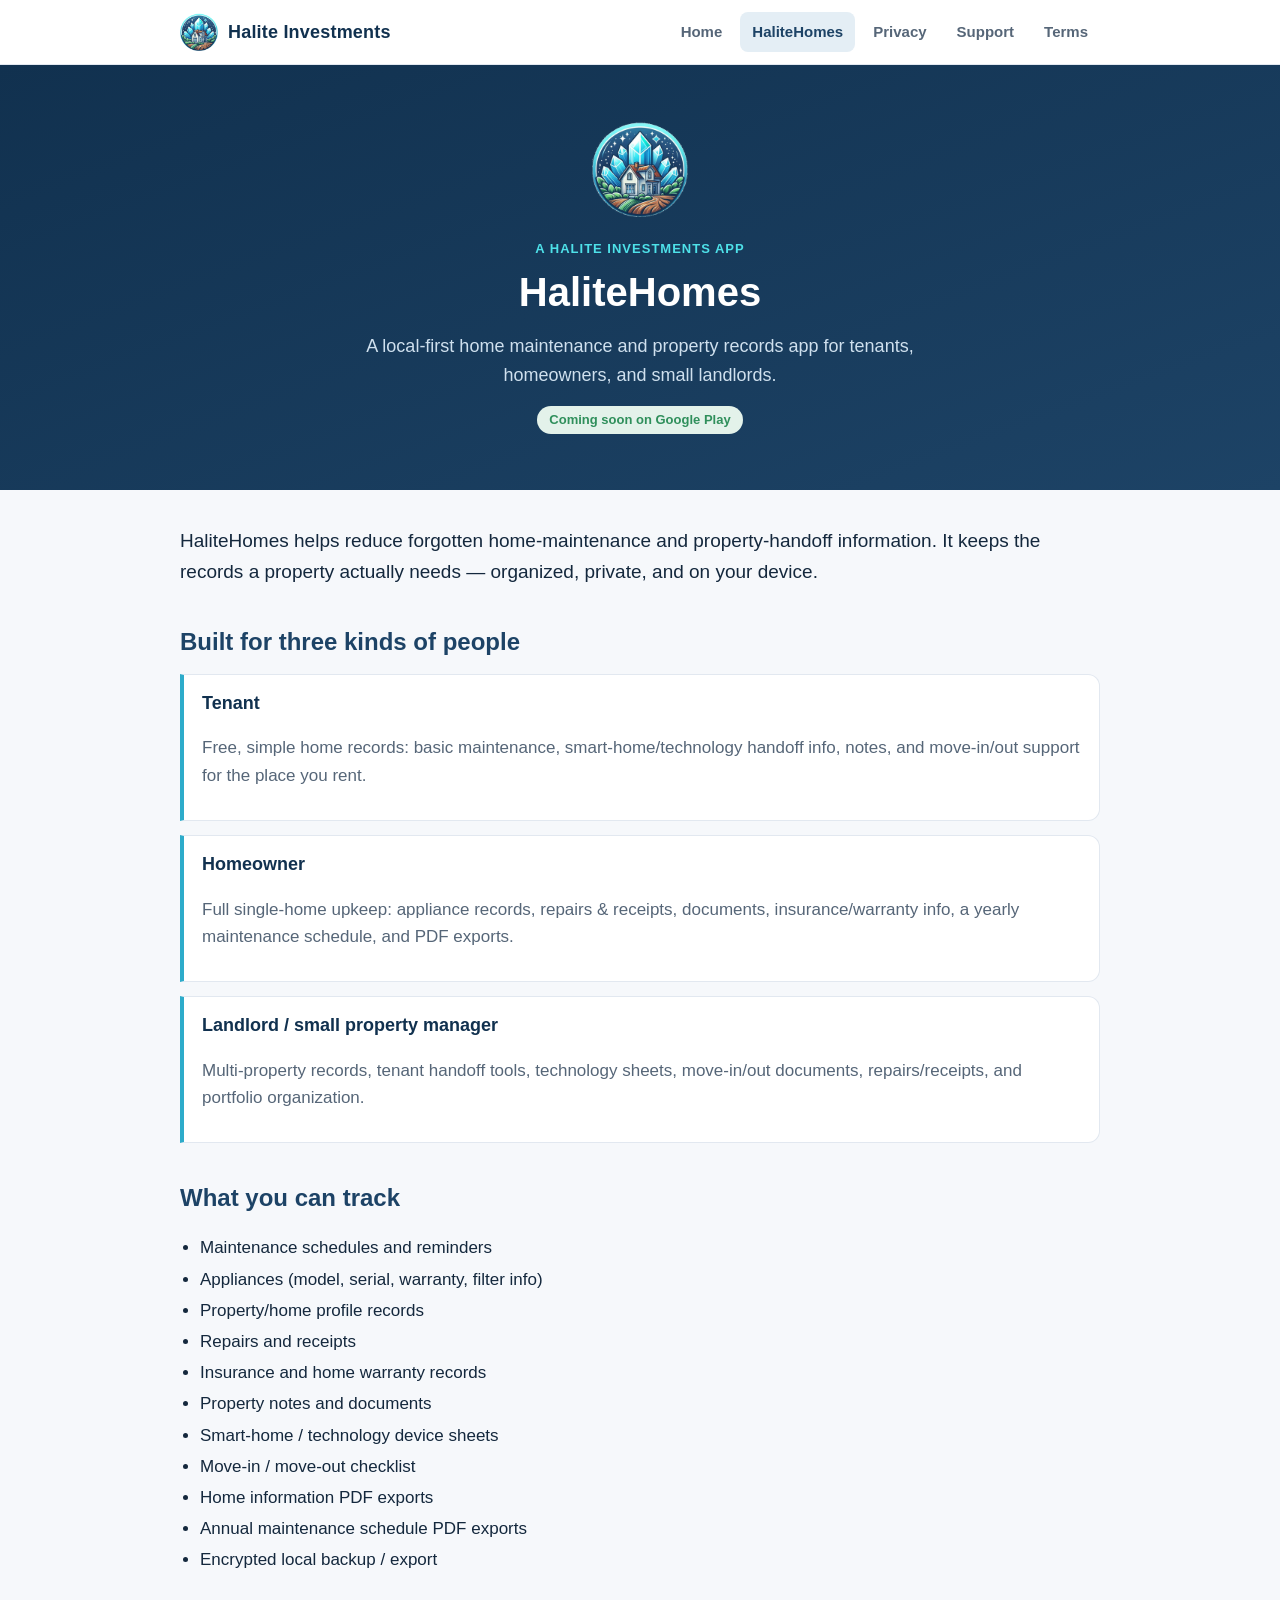
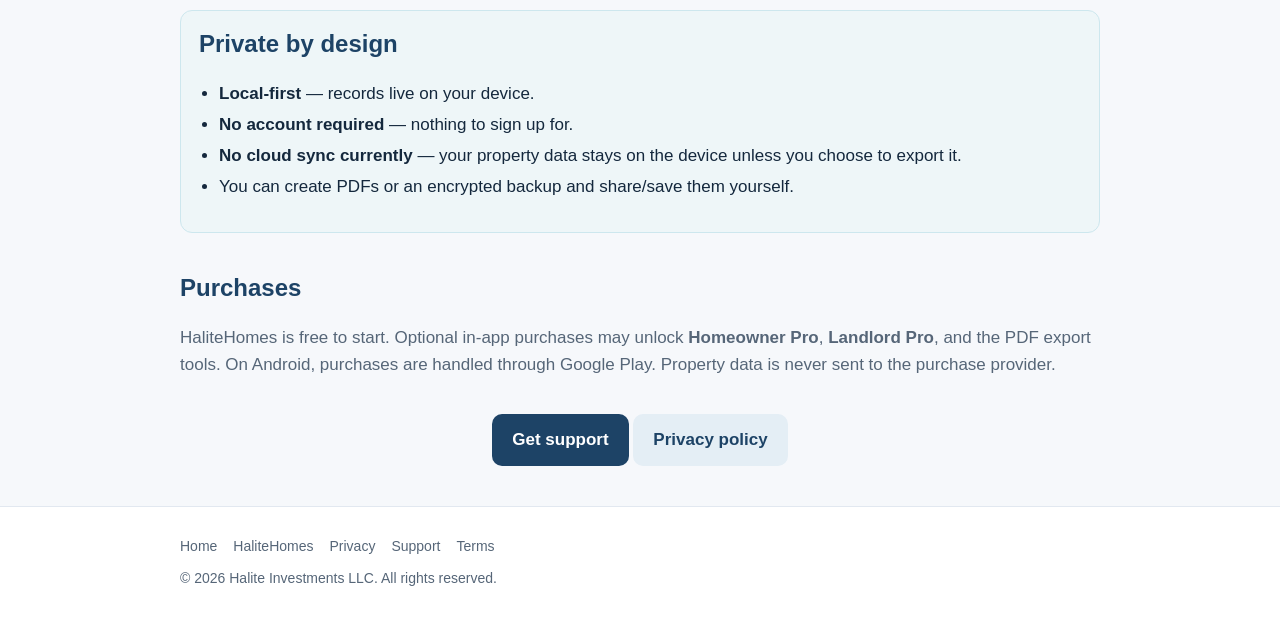
==== halitehomes/index.html @ 0be1e3b7 "Initial Halite Investments LLC static site (GitHub Pages) Static HTML/CSS site for haliteinvestments" ====
<!DOCTYPE html>
<html lang="en">
<head>
  <meta charset="utf-8" />
  <meta name="viewport" content="width=device-width, initial-scale=1" />
  <title>HaliteHomes — Local-first home maintenance &amp; property records</title>
  <meta name="description" content="HaliteHomes is a local-first home maintenance and property records app for tenants, homeowners, and small landlords. Your data stays on your device." />
  <link rel="canonical" href="https://haliteinvestments.com/halitehomes/" />
  <link rel="icon" href="/assets/favicon.png" type="image/png" />
  <link rel="apple-touch-icon" href="/assets/apple-touch-icon.png" />
  <link rel="stylesheet" href="/styles.css" />
  <meta property="og:type" content="website" />
  <meta property="og:site_name" content="Halite Investments LLC" />
  <meta property="og:title" content="HaliteHomes" />
  <meta property="og:description" content="A local-first home maintenance and property records app for tenants, homeowners, and small landlords." />
  <meta property="og:url" content="https://haliteinvestments.com/halitehomes/" />
  <meta property="og:image" content="https://haliteinvestments.com/assets/og-image.png" />
  <meta name="twitter:card" content="summary_large_image" />
</head>
<body>
  <header class="site-header">
    <div class="wrap">
      <a class="brand" href="/"><img src="/assets/emblem.png" alt="Halite Investments emblem" /><b>Halite Investments</b></a>
      <nav class="nav" aria-label="Primary">
        <a href="/">Home</a>
        <a href="/halitehomes/" aria-current="page">HaliteHomes</a>
        <a href="/privacy/">Privacy</a>
        <a href="/support/">Support</a>
        <a href="/terms/">Terms</a>
      </nav>
    </div>
  </header>

  <section class="hero">
    <div class="wrap">
      <img class="emblem" src="/assets/emblem.png" alt="HaliteHomes logo" />
      <p class="tag">A Halite Investments app</p>
      <h1>HaliteHomes</h1>
      <p>A local-first home maintenance and property records app for tenants, homeowners, and small landlords.</p>
      <p style="margin-top:14px"><span class="pill soon">Coming soon on Google Play</span></p>
    </div>
  </section>

  <main class="wrap">
    <section>
      <p class="lead">HaliteHomes helps reduce forgotten home-maintenance and property-handoff information. It keeps the records a property actually needs — organized, private, and on your device.</p>
    </section>

    <section>
      <h2>Built for three kinds of people</h2>
      <div class="persona">
        <h3>Tenant</h3>
        <p class="muted">Free, simple home records: basic maintenance, smart-home/technology handoff info, notes, and move-in/out support for the place you rent.</p>
      </div>
      <div class="persona">
        <h3>Homeowner</h3>
        <p class="muted">Full single-home upkeep: appliance records, repairs &amp; receipts, documents, insurance/warranty info, a yearly maintenance schedule, and PDF exports.</p>
      </div>
      <div class="persona">
        <h3>Landlord / small property manager</h3>
        <p class="muted">Multi-property records, tenant handoff tools, technology sheets, move-in/out documents, repairs/receipts, and portfolio organization.</p>
      </div>
    </section>

    <section>
      <h2>What you can track</h2>
      <ul>
        <li>Maintenance schedules and reminders</li>
        <li>Appliances (model, serial, warranty, filter info)</li>
        <li>Property/home profile records</li>
        <li>Repairs and receipts</li>
        <li>Insurance and home warranty records</li>
        <li>Property notes and documents</li>
        <li>Smart-home / technology device sheets</li>
        <li>Move-in / move-out checklist</li>
        <li>Home information PDF exports</li>
        <li>Annual maintenance schedule PDF exports</li>
        <li>Encrypted local backup / export</li>
      </ul>
    </section>

    <section class="note">
      <h2 style="margin-top:0">Private by design</h2>
      <ul>
        <li><strong>Local-first</strong> — records live on your device.</li>
        <li><strong>No account required</strong> — nothing to sign up for.</li>
        <li><strong>No cloud sync currently</strong> — your property data stays on the device unless you choose to export it.</li>
        <li>You can create PDFs or an encrypted backup and share/save them yourself.</li>
      </ul>
    </section>

    <section>
      <h2>Purchases</h2>
      <p class="muted">HaliteHomes is free to start. Optional in-app purchases may unlock <strong>Homeowner Pro</strong>, <strong>Landlord Pro</strong>, and the PDF export tools. On Android, purchases are handled through Google Play. Property data is never sent to the purchase provider.</p>
    </section>

    <section class="center">
      <a class="btn" href="/support/">Get support</a>
      <a class="btn secondary" href="/privacy/">Privacy policy</a>
    </section>
  </main>

  <footer class="site-footer">
    <div class="wrap">
      <div class="links">
        <a href="/">Home</a>
        <a href="/halitehomes/">HaliteHomes</a>
        <a href="/privacy/">Privacy</a>
        <a href="/support/">Support</a>
        <a href="/terms/">Terms</a>
      </div>
      <div>© 2026 Halite Investments LLC. All rights reserved.</div>
    </div>
  </footer>
</body>
</html>
---- styles.css ----
/* Halite Investments LLC — static site styles.
   Brand: navy / blue / teal / aqua with subtle green, on a light surface.
   No external fonts or scripts. Mobile-first, accessible. */

:root {
  --navy: #11314f;
  --blue: #1d4366;
  --teal: #2dabca;
  --aqua: #4ee1e9;
  --green: #2f8f5b;
  --bg: #f6f8fb;
  --surface: #ffffff;
  --border: #e2e8f0;
  --text: #14283d;
  --muted: #566678;
  --maxw: 960px;
}

* { box-sizing: border-box; }

html { scroll-behavior: smooth; }

body {
  margin: 0;
  font-family: -apple-system, BlinkMacSystemFont, "Segoe UI", Roboto, Helvetica,
    Arial, sans-serif;
  color: var(--text);
  background: var(--bg);
  line-height: 1.6;
  font-size: 17px;
}

a { color: var(--blue); }
a:hover { color: var(--navy); }

.wrap { max-width: var(--maxw); margin: 0 auto; padding: 0 20px; }

/* Header */
.site-header {
  background: var(--surface);
  border-bottom: 1px solid var(--border);
  position: sticky;
  top: 0;
  z-index: 10;
}
.site-header .wrap {
  display: flex;
  align-items: center;
  justify-content: space-between;
  gap: 16px;
  min-height: 64px;
  flex-wrap: wrap;
}
.brand { display: flex; align-items: center; gap: 10px; text-decoration: none; color: var(--navy); }
.brand img { height: 38px; width: auto; }
.brand b { font-size: 18px; letter-spacing: 0.2px; }
.nav { display: flex; gap: 6px; flex-wrap: wrap; }
.nav a {
  text-decoration: none;
  color: var(--muted);
  padding: 8px 12px;
  border-radius: 8px;
  font-size: 15px;
  font-weight: 600;
}
.nav a:hover, .nav a[aria-current="page"] { background: #e4eef5; color: var(--blue); }

/* Hero */
.hero {
  background: linear-gradient(160deg, var(--navy), var(--blue));
  color: #fff;
  padding: 56px 0;
  text-align: center;
}
.hero img.emblem { height: 96px; width: auto; margin-bottom: 14px; }
.hero h1 { margin: 0 0 8px; font-size: clamp(28px, 5vw, 40px); }
.hero p { margin: 0 auto; max-width: 640px; color: #cfe0ee; font-size: 18px; }
.hero .tag { color: var(--aqua); font-weight: 700; letter-spacing: 1px; text-transform: uppercase; font-size: 13px; }

/* Sections */
main { padding: 40px 0 8px; }
section { margin-bottom: 36px; }
h2 { color: var(--blue); font-size: 24px; margin: 0 0 12px; }
h3 { color: var(--navy); font-size: 18px; margin: 18px 0 6px; }
.lead { font-size: 19px; color: var(--text); }
.muted { color: var(--muted); }
ul { padding-left: 20px; }
li { margin: 4px 0; }

/* Cards */
.cards { display: grid; grid-template-columns: 1fr; gap: 16px; }
@media (min-width: 680px) { .cards { grid-template-columns: 1fr 1fr; } }
.card {
  background: var(--surface);
  border: 1px solid var(--border);
  border-radius: 14px;
  padding: 20px;
  text-decoration: none;
  color: inherit;
  display: block;
}
.card:hover { border-color: var(--teal); }
.card h3 { margin-top: 0; color: var(--blue); }
.card p { margin: 6px 0 0; color: var(--muted); font-size: 15px; }

/* Persona / feature blocks */
.persona { border-left: 4px solid var(--teal); background: var(--surface); border-radius: 0 12px 12px 0; padding: 14px 18px; margin-bottom: 14px; border-top: 1px solid var(--border); border-right: 1px solid var(--border); border-bottom: 1px solid var(--border); }
.persona h3 { margin: 0 0 4px; }
.pill { display: inline-block; background: #e4eef5; color: var(--blue); border-radius: 999px; padding: 4px 12px; font-size: 13px; font-weight: 700; }
.pill.soon { background: #e3f2ea; color: var(--green); }

.note { background: #eef6f8; border: 1px solid #cde7ee; border-radius: 12px; padding: 14px 18px; }

/* Buttons */
.btn {
  display: inline-block;
  background: var(--blue);
  color: #fff;
  text-decoration: none;
  padding: 12px 20px;
  border-radius: 10px;
  font-weight: 700;
}
.btn:hover { background: var(--navy); color: #fff; }
.btn.secondary { background: #e4eef5; color: var(--blue); }

/* Footer */
.site-footer {
  border-top: 1px solid var(--border);
  background: var(--surface);
  margin-top: 40px;
  padding: 28px 0;
  color: var(--muted);
  font-size: 14px;
}
.site-footer .links { display: flex; gap: 16px; flex-wrap: wrap; margin-bottom: 10px; }
.site-footer a { color: var(--muted); text-decoration: none; }
.site-footer a:hover { color: var(--blue); }

/* Legal pages */
.legal h2 { margin-top: 28px; }
.legal p, .legal li { color: var(--text); }
.updated { color: var(--muted); font-size: 14px; }
.center { text-align: center; }
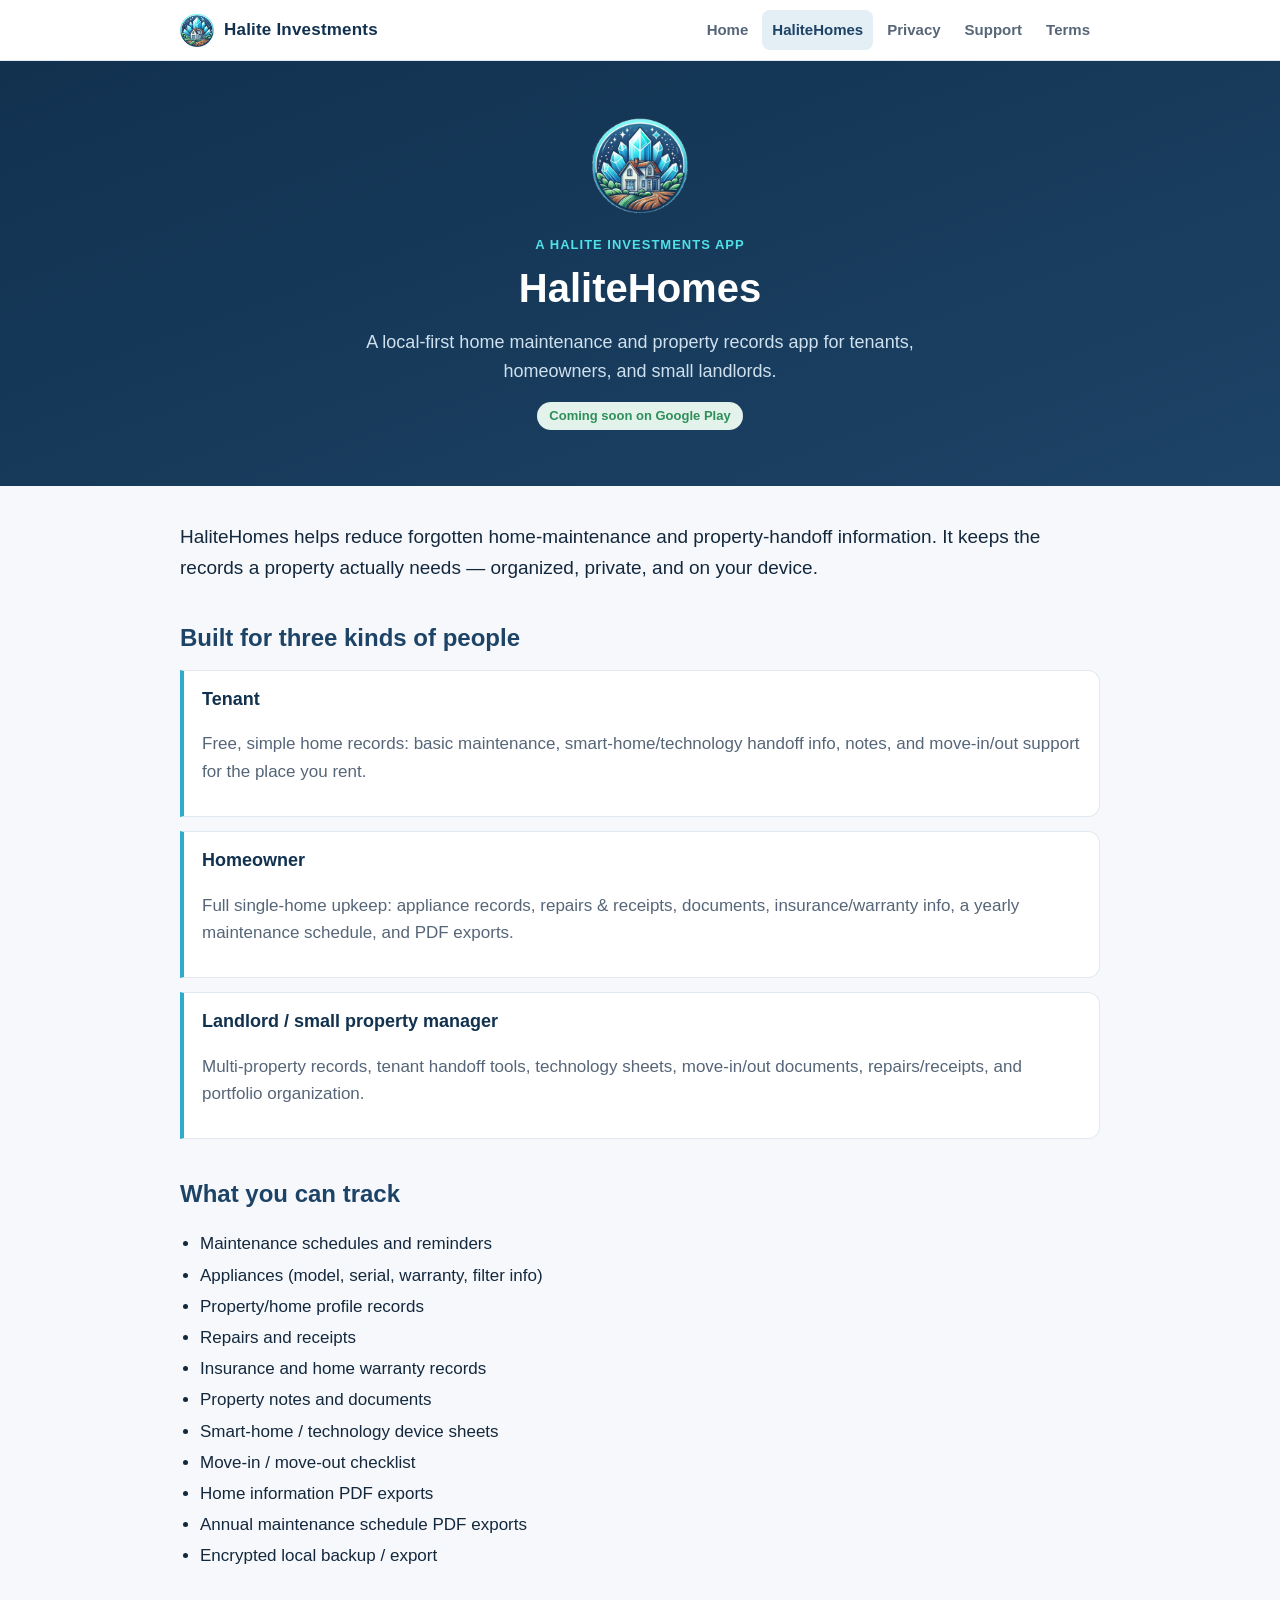
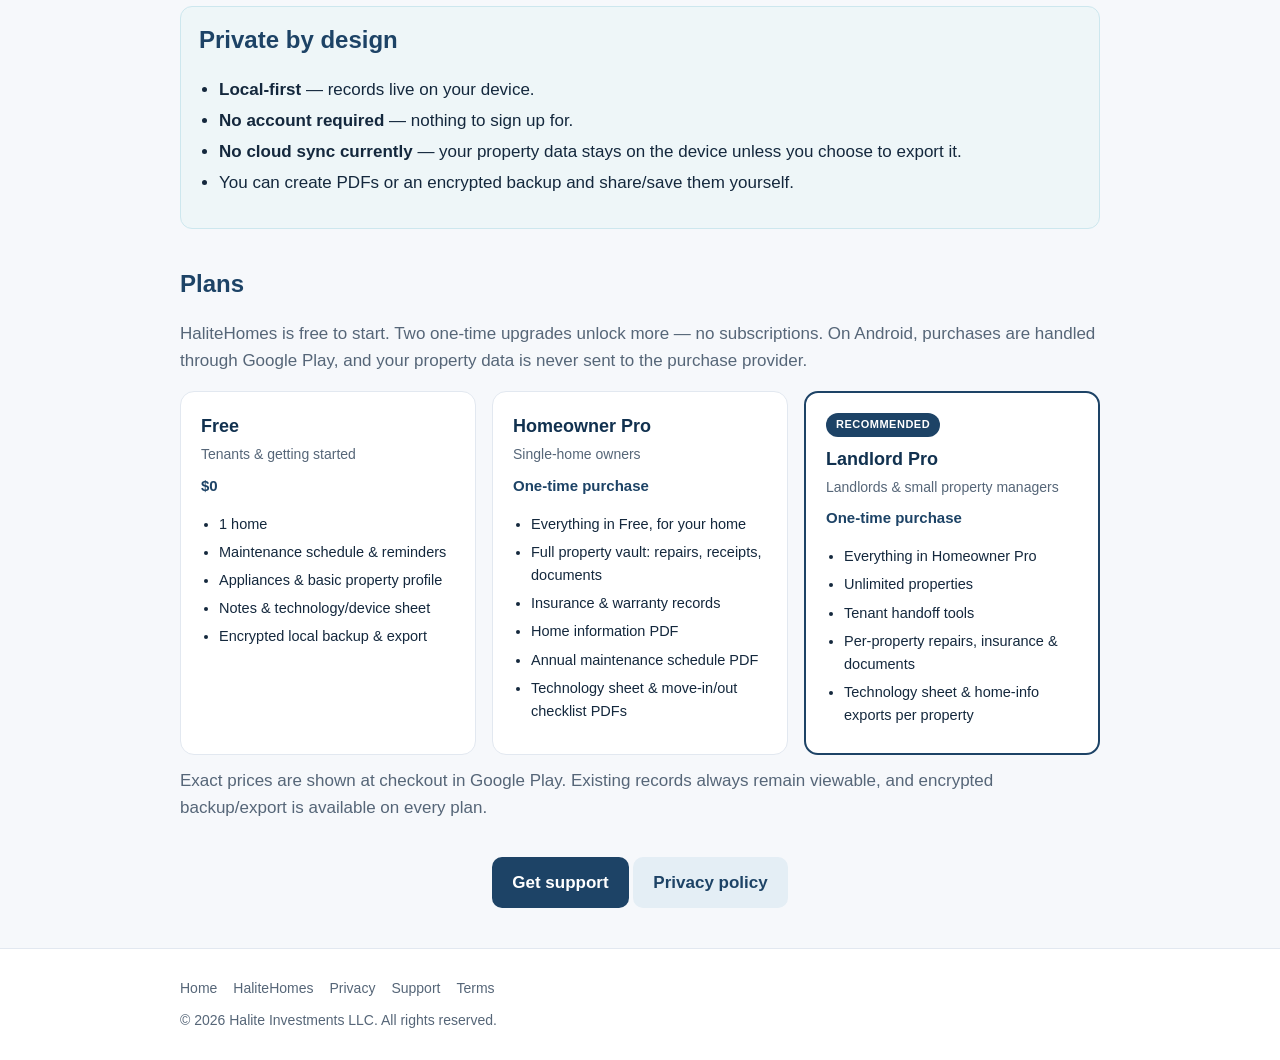
==== commit 4e6d1484: "Mobile header fix, clear plan tiers, lock in contact email - Header: add safe-area top padding (logo" ====
--- a/halitehomes/index.html
+++ b/halitehomes/index.html
@@ -90,8 +90,51 @@
     </section>
 
     <section>
-      <h2>Purchases</h2>
-      <p class="muted">HaliteHomes is free to start. Optional in-app purchases may unlock <strong>Homeowner Pro</strong>, <strong>Landlord Pro</strong>, and the PDF export tools. On Android, purchases are handled through Google Play. Property data is never sent to the purchase provider.</p>
+      <h2>Plans</h2>
+      <p class="muted">HaliteHomes is free to start. Two one-time upgrades unlock more — no
+        subscriptions. On Android, purchases are handled through Google Play, and your
+        property data is never sent to the purchase provider.</p>
+      <div class="plans">
+        <div class="plan">
+          <div class="name">Free</div>
+          <div class="who">Tenants &amp; getting started</div>
+          <div class="price">$0</div>
+          <ul>
+            <li>1 home</li>
+            <li>Maintenance schedule &amp; reminders</li>
+            <li>Appliances &amp; basic property profile</li>
+            <li>Notes &amp; technology/device sheet</li>
+            <li>Encrypted local backup &amp; export</li>
+          </ul>
+        </div>
+        <div class="plan">
+          <div class="name">Homeowner Pro</div>
+          <div class="who">Single-home owners</div>
+          <div class="price">One-time purchase</div>
+          <ul>
+            <li>Everything in Free, for your home</li>
+            <li>Full property vault: repairs, receipts, documents</li>
+            <li>Insurance &amp; warranty records</li>
+            <li>Home information PDF</li>
+            <li>Annual maintenance schedule PDF</li>
+            <li>Technology sheet &amp; move-in/out checklist PDFs</li>
+          </ul>
+        </div>
+        <div class="plan featured">
+          <div class="ribbon">RECOMMENDED</div>
+          <div class="name">Landlord Pro</div>
+          <div class="who">Landlords &amp; small property managers</div>
+          <div class="price">One-time purchase</div>
+          <ul>
+            <li>Everything in Homeowner Pro</li>
+            <li>Unlimited properties</li>
+            <li>Tenant handoff tools</li>
+            <li>Per-property repairs, insurance &amp; documents</li>
+            <li>Technology sheet &amp; home-info exports per property</li>
+          </ul>
+        </div>
+      </div>
+      <p class="muted" style="margin-top:12px">Exact prices are shown at checkout in Google Play. Existing records always remain viewable, and encrypted backup/export is available on every plan.</p>
     </section>
 
     <section class="center">
--- a/styles.css
+++ b/styles.css
@@ -47,23 +47,43 @@
   display: flex;
   align-items: center;
   justify-content: space-between;
-  gap: 16px;
-  min-height: 64px;
-  flex-wrap: wrap;
+  gap: 12px;
+  min-height: 60px;
+  flex-wrap: nowrap;                 /* keep brand + nav on ONE row */
+  /* breathing room at the very top (clears the status/URL bar) */
+  padding-top: calc(8px + env(safe-area-inset-top, 0px));
+  padding-bottom: 8px;
 }
-.brand { display: flex; align-items: center; gap: 10px; text-decoration: none; color: var(--navy); }
-.brand img { height: 38px; width: auto; }
-.brand b { font-size: 18px; letter-spacing: 0.2px; }
-.nav { display: flex; gap: 6px; flex-wrap: wrap; }
+.brand { display: flex; align-items: center; gap: 10px; text-decoration: none; color: var(--navy); flex-shrink: 0; }
+.brand img { height: 34px; width: auto; }
+.brand b { font-size: 17px; letter-spacing: 0.2px; white-space: nowrap; }
+.nav {
+  display: flex;
+  gap: 4px;
+  flex-wrap: nowrap;                 /* never wrap to a second row */
+  overflow-x: auto;                  /* scroll horizontally if it can't all fit */
+  -webkit-overflow-scrolling: touch;
+  scrollbar-width: none;
+}
+.nav::-webkit-scrollbar { display: none; }
 .nav a {
   text-decoration: none;
   color: var(--muted);
-  padding: 8px 12px;
+  padding: 8px 10px;
   border-radius: 8px;
   font-size: 15px;
   font-weight: 600;
+  white-space: nowrap;
 }
 .nav a:hover, .nav a[aria-current="page"] { background: #e4eef5; color: var(--blue); }
+
+/* On narrow phones, drop the wordmark text (keep the emblem) and tighten the
+   nav so all five links stay comfortably on a single row. */
+@media (max-width: 560px) {
+  .brand b { display: none; }
+  .nav { gap: 2px; }
+  .nav a { padding: 8px 8px; font-size: 14px; }
+}
 
 /* Hero */
 .hero {
@@ -111,6 +131,25 @@
 
 .note { background: #eef6f8; border: 1px solid #cde7ee; border-radius: 12px; padding: 14px 18px; }
 
+/* Plans / tiers */
+.plans { display: grid; grid-template-columns: 1fr; gap: 16px; }
+@media (min-width: 760px) { .plans { grid-template-columns: 1fr 1fr 1fr; } }
+.plan {
+  background: var(--surface);
+  border: 1px solid var(--border);
+  border-radius: 14px;
+  padding: 20px;
+  display: flex;
+  flex-direction: column;
+}
+.plan.featured { border: 2px solid var(--blue); }
+.plan .name { font-size: 18px; font-weight: 800; color: var(--navy); }
+.plan .who { color: var(--muted); font-size: 14px; margin: 2px 0 8px; }
+.plan .price { font-size: 15px; font-weight: 700; color: var(--blue); margin-bottom: 10px; }
+.plan ul { margin: 0; padding-left: 18px; }
+.plan li { font-size: 14.5px; margin: 5px 0; }
+.plan .ribbon { align-self: flex-start; background: var(--blue); color: #fff; border-radius: 999px; font-size: 11px; font-weight: 800; letter-spacing: 0.5px; padding: 3px 10px; margin-bottom: 8px; }
+
 /* Buttons */
 .btn {
   display: inline-block;
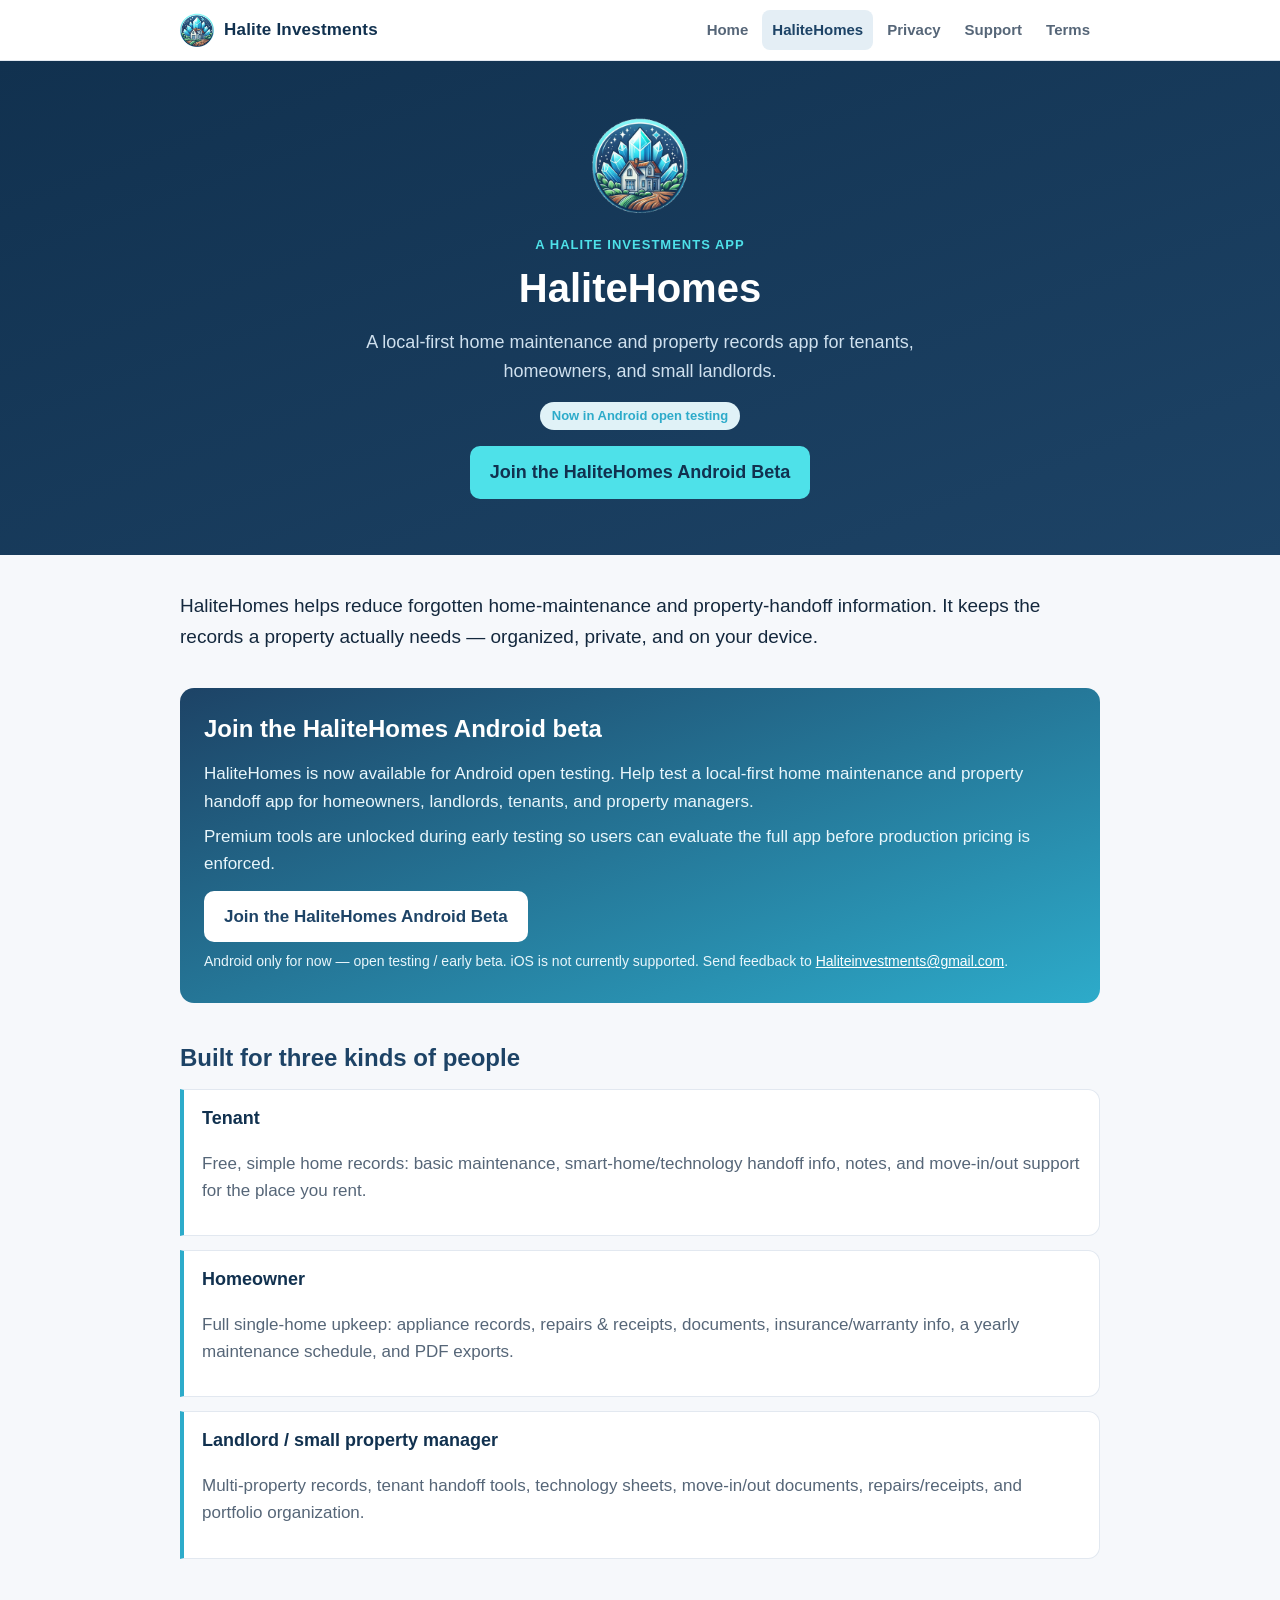
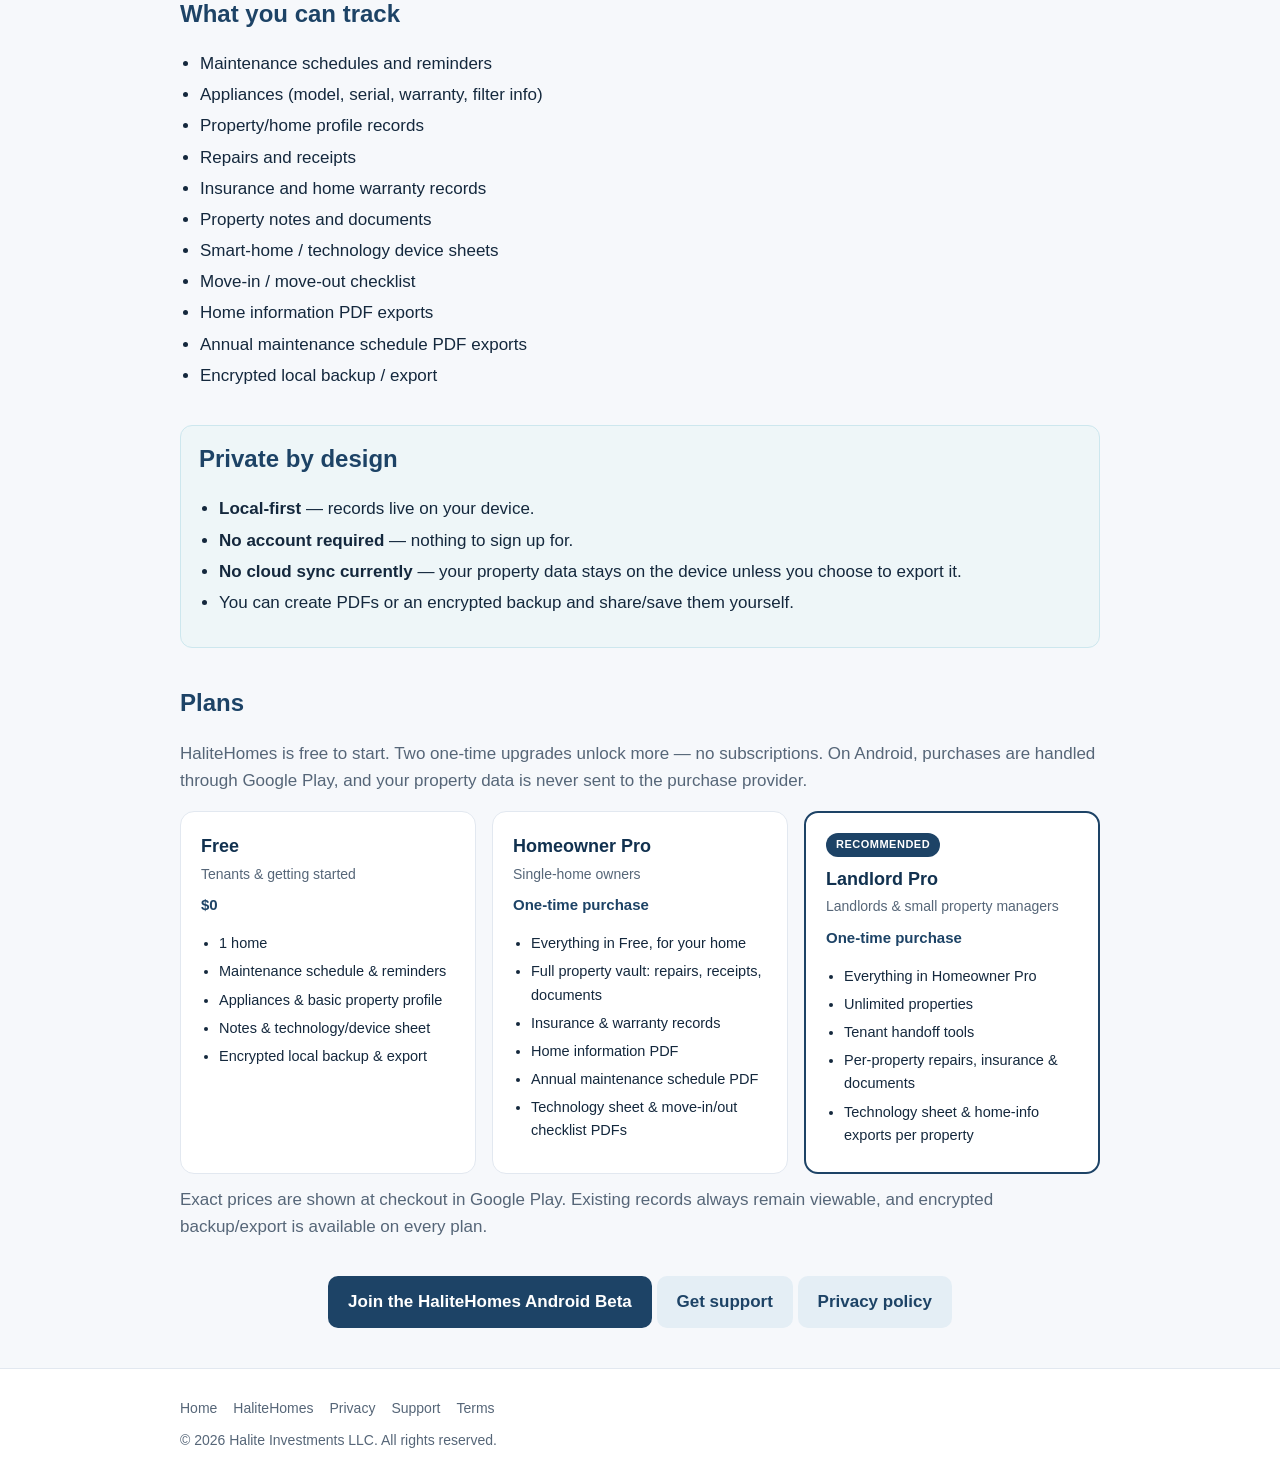
==== commit f9fa85e2: "feat: wire HaliteHomes Android open-testing link + refresh privacy/support for beta Public site upda" ====
--- a/halitehomes/index.html
+++ b/halitehomes/index.html
@@ -3,19 +3,21 @@
 <head>
   <meta charset="utf-8" />
   <meta name="viewport" content="width=device-width, initial-scale=1" />
-  <title>HaliteHomes — Local-first home maintenance &amp; property records</title>
-  <meta name="description" content="HaliteHomes is a local-first home maintenance and property records app for tenants, homeowners, and small landlords. Your data stays on your device." />
+  <title>HaliteHomes Android Beta | Halite Investments</title>
+  <meta name="description" content="Join the HaliteHomes Android open test. HaliteHomes is a local-first home maintenance and property handoff app for homeowners, landlords, tenants, and property managers." />
   <link rel="canonical" href="https://haliteinvestments.com/halitehomes/" />
   <link rel="icon" href="/assets/favicon.png" type="image/png" />
   <link rel="apple-touch-icon" href="/assets/apple-touch-icon.png" />
   <link rel="stylesheet" href="/styles.css" />
   <meta property="og:type" content="website" />
   <meta property="og:site_name" content="Halite Investments LLC" />
-  <meta property="og:title" content="HaliteHomes" />
-  <meta property="og:description" content="A local-first home maintenance and property records app for tenants, homeowners, and small landlords." />
+  <meta property="og:title" content="HaliteHomes Android Beta | Halite Investments" />
+  <meta property="og:description" content="Join the HaliteHomes Android open test. HaliteHomes is a local-first home maintenance and property handoff app for homeowners, landlords, tenants, and property managers." />
   <meta property="og:url" content="https://haliteinvestments.com/halitehomes/" />
   <meta property="og:image" content="https://haliteinvestments.com/assets/og-image.png" />
   <meta name="twitter:card" content="summary_large_image" />
+  <meta name="twitter:title" content="HaliteHomes Android Beta | Halite Investments" />
+  <meta name="twitter:description" content="Join the HaliteHomes Android open test — a local-first home maintenance and property handoff app." />
 </head>
 <body>
   <header class="site-header">
@@ -37,13 +39,26 @@
       <p class="tag">A Halite Investments app</p>
       <h1>HaliteHomes</h1>
       <p>A local-first home maintenance and property records app for tenants, homeowners, and small landlords.</p>
-      <p style="margin-top:14px"><span class="pill soon">Coming soon on Google Play</span></p>
+      <p style="margin-top:14px"><span class="pill beta">Now in Android open testing</span></p>
+      <p><a class="btn" href="https://play.google.com/store/apps/details?id=com.haliteinvestments.halitehomes" rel="noopener" target="_blank">Join the HaliteHomes Android Beta</a></p>
     </div>
   </section>
 
   <main class="wrap">
     <section>
       <p class="lead">HaliteHomes helps reduce forgotten home-maintenance and property-handoff information. It keeps the records a property actually needs — organized, private, and on your device.</p>
+    </section>
+
+    <section class="beta-cta">
+      <h2>Join the HaliteHomes Android beta</h2>
+      <p>HaliteHomes is now available for Android open testing. Help test a local-first
+        home maintenance and property handoff app for homeowners, landlords, tenants,
+        and property managers.</p>
+      <p>Premium tools are unlocked during early testing so users can evaluate the full
+        app before production pricing is enforced.</p>
+      <p><a class="btn" href="https://play.google.com/store/apps/details?id=com.haliteinvestments.halitehomes" rel="noopener" target="_blank">Join the HaliteHomes Android Beta</a></p>
+      <p style="font-size:14px">Android only for now — open testing / early beta. iOS is not currently supported.
+        Send feedback to <a href="mailto:Haliteinvestments@gmail.com" style="color:#fff;text-decoration:underline">Haliteinvestments@gmail.com</a>.</p>
     </section>
 
     <section>
@@ -138,7 +153,8 @@
     </section>
 
     <section class="center">
-      <a class="btn" href="/support/">Get support</a>
+      <a class="btn" href="https://play.google.com/store/apps/details?id=com.haliteinvestments.halitehomes" rel="noopener" target="_blank">Join the HaliteHomes Android Beta</a>
+      <a class="btn secondary" href="/support/">Get support</a>
       <a class="btn secondary" href="/privacy/">Privacy policy</a>
     </section>
   </main>
--- a/styles.css
+++ b/styles.css
@@ -128,6 +128,16 @@
 .persona h3 { margin: 0 0 4px; }
 .pill { display: inline-block; background: #e4eef5; color: var(--blue); border-radius: 999px; padding: 4px 12px; font-size: 13px; font-weight: 700; }
 .pill.soon { background: #e3f2ea; color: var(--green); }
+.pill.beta { background: #e0f2f7; color: var(--teal); }
+
+/* Beta announcement / call-to-action */
+.beta-cta { background: linear-gradient(160deg, var(--blue), var(--teal)); color: #fff; border-radius: 14px; padding: 22px 24px; }
+.beta-cta h2 { color: #fff; margin-top: 0; }
+.beta-cta p { color: #e8f6fb; margin: 8px 0; }
+.beta-cta .btn { background: #fff; color: var(--blue); margin-top: 6px; }
+.beta-cta .btn:hover { background: #eaf3f8; color: var(--navy); }
+.hero .btn { margin-top: 16px; background: var(--aqua); color: var(--navy); }
+.hero .btn:hover { background: #fff; color: var(--navy); }
 
 .note { background: #eef6f8; border: 1px solid #cde7ee; border-radius: 12px; padding: 14px 18px; }
 
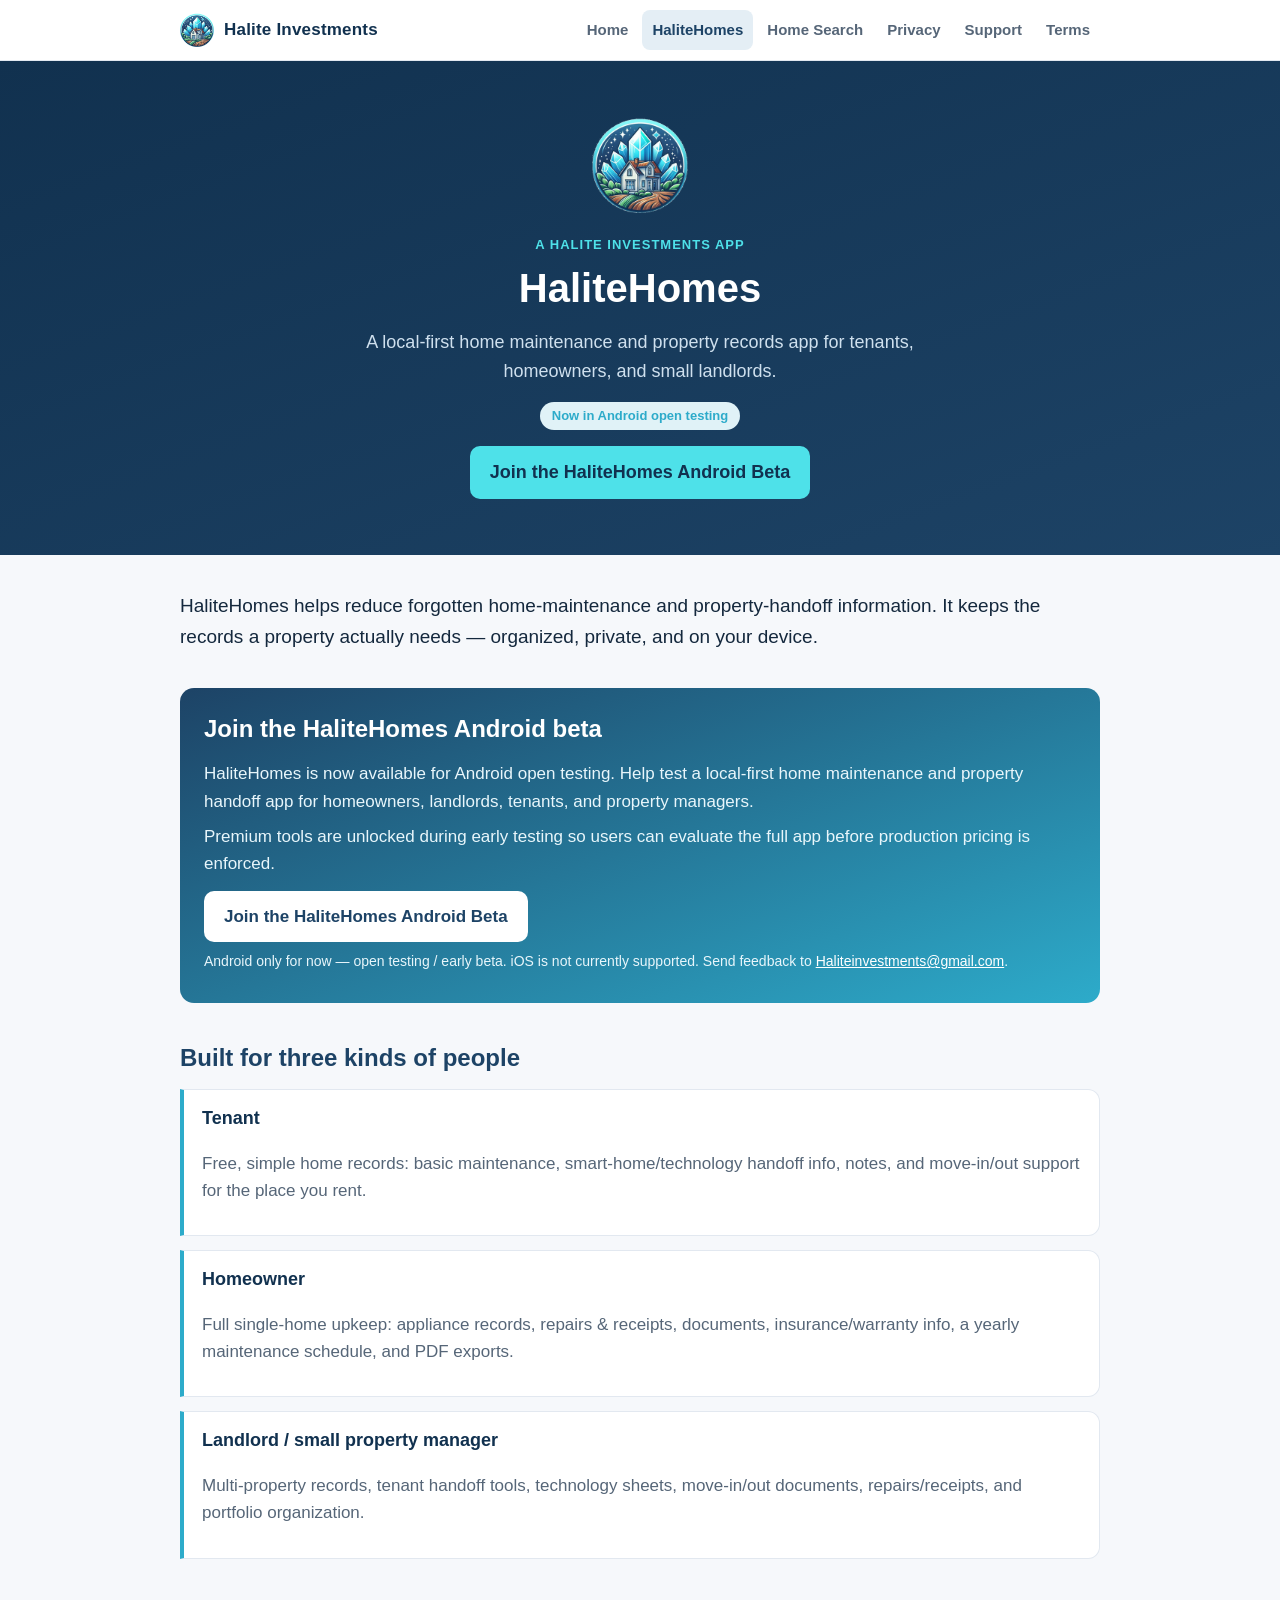
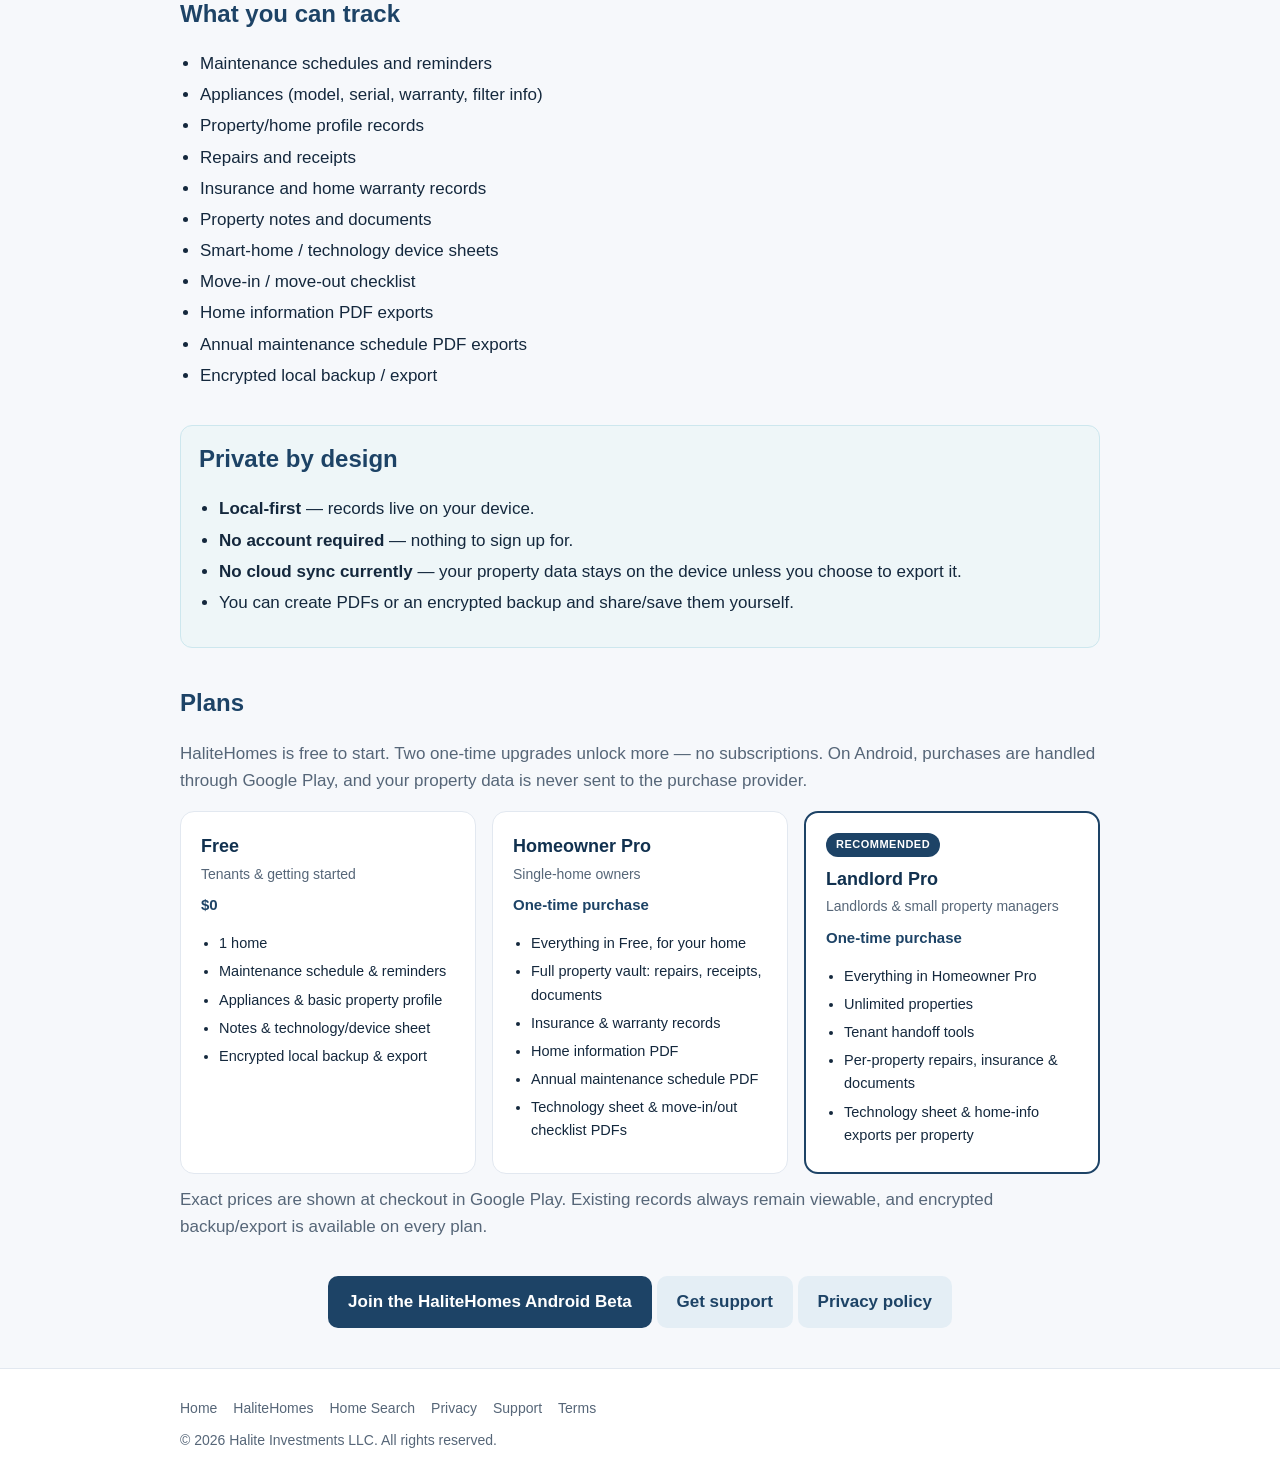
==== commit 0cb83f7e: "Add Home Search tool at /home-search/ + nav link + sample-data disclaimer - New /home-search/ page =" ====
--- a/halitehomes/index.html
+++ b/halitehomes/index.html
@@ -26,6 +26,7 @@
       <nav class="nav" aria-label="Primary">
         <a href="/">Home</a>
         <a href="/halitehomes/" aria-current="page">HaliteHomes</a>
+        <a href="/home-search/">Home Search</a>
         <a href="/privacy/">Privacy</a>
         <a href="/support/">Support</a>
         <a href="/terms/">Terms</a>
@@ -164,6 +165,7 @@
       <div class="links">
         <a href="/">Home</a>
         <a href="/halitehomes/">HaliteHomes</a>
+        <a href="/home-search/">Home Search</a>
         <a href="/privacy/">Privacy</a>
         <a href="/support/">Support</a>
         <a href="/terms/">Terms</a>
